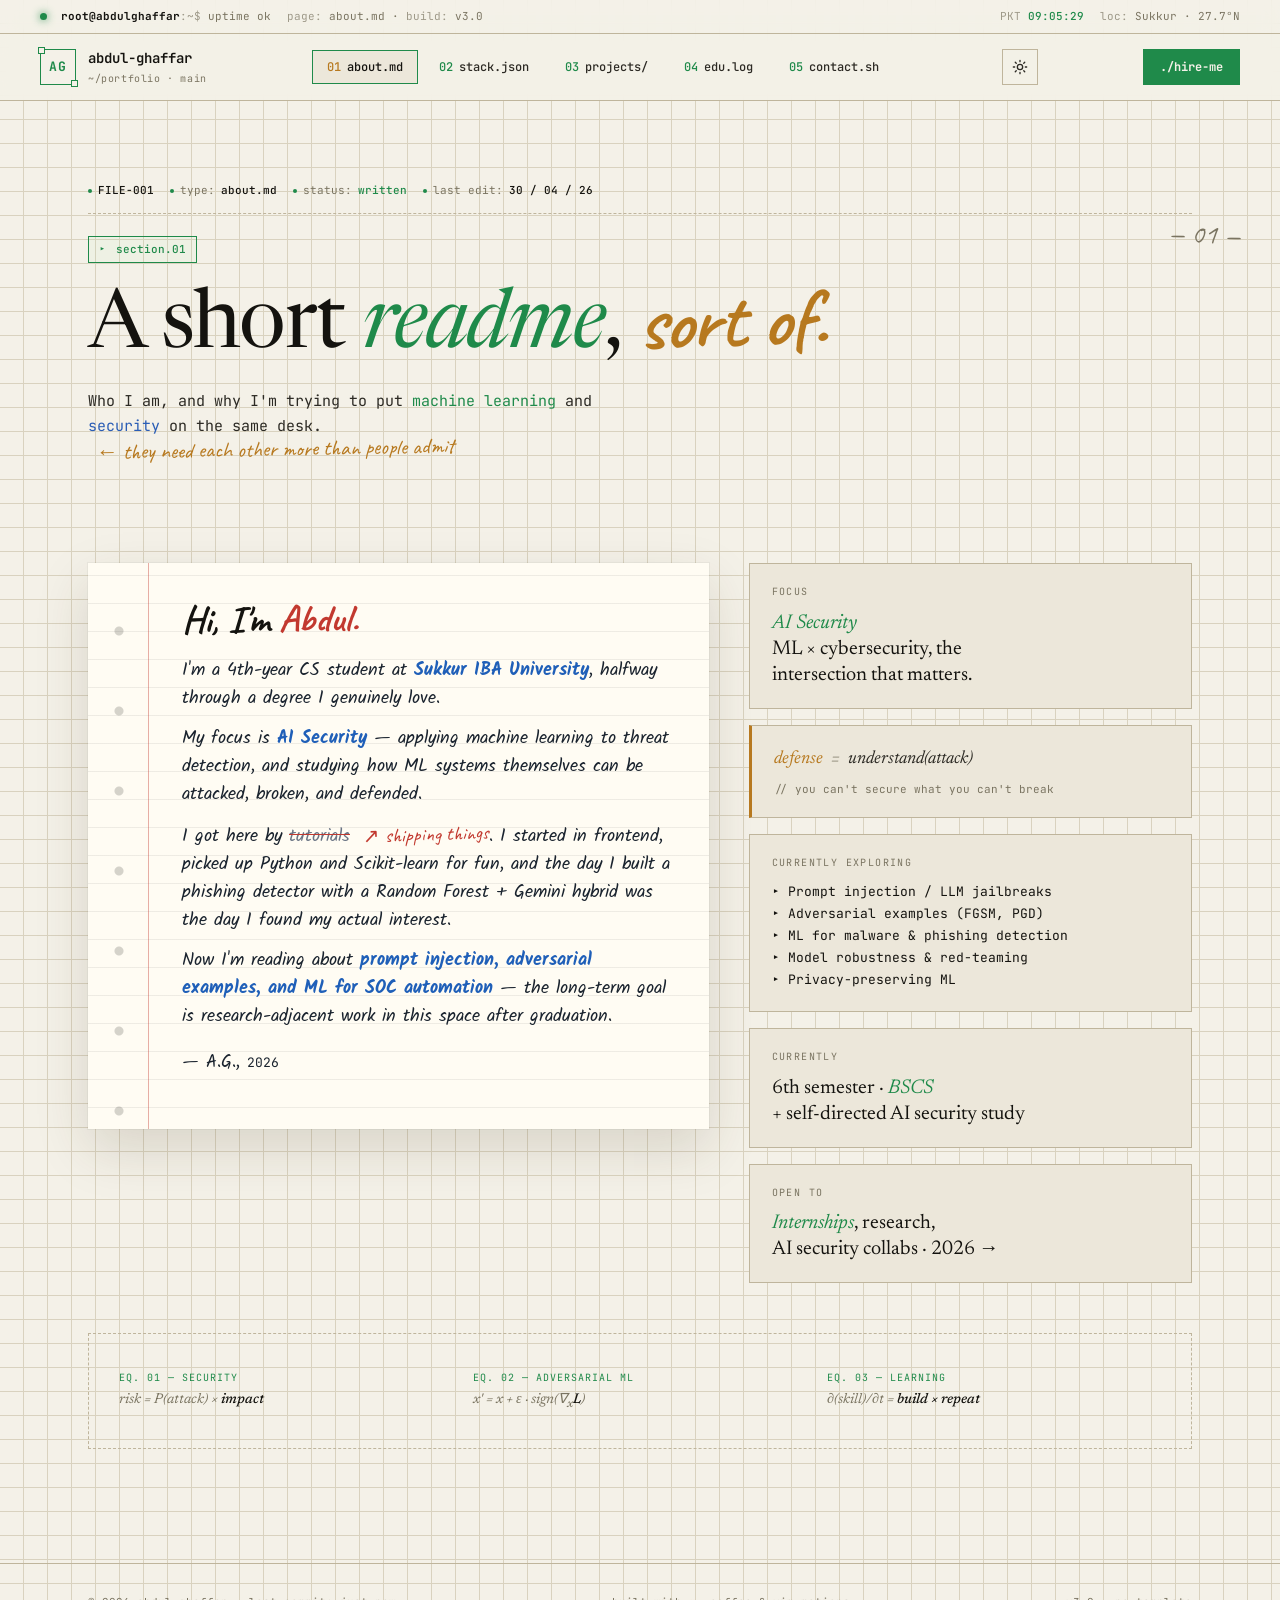
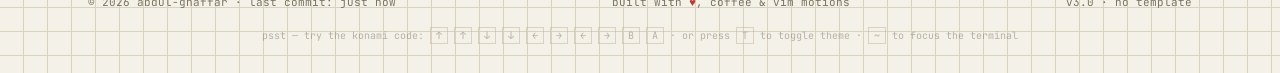
==== about.html @ 34fc0bec "complete portfoloio" ====
<!DOCTYPE html>
<html lang="en">
<head>

<meta charset="UTF-8" />
<meta name="viewport" content="width=device-width, initial-scale=1.0" />
<title>About — Abdul Ghaffar</title>
<meta name="description" content="About Abdul Ghaffar, CS student at Sukkur IBA University." />
<link rel="preconnect" href="https://fonts.googleapis.com">
<link rel="preconnect" href="https://fonts.gstatic.com" crossorigin>
<link href="https://fonts.googleapis.com/css2?family=Caveat:wght@400;500;600;700&family=Kalam:wght@300;400;700&family=JetBrains+Mono:ital,wght@0,400;0,500;0,600;0,700;1,400;1,500&family=Newsreader:ital,opsz,wght@0,6..72,400;0,6..72,500;1,6..72,400&display=swap" rel="stylesheet">
<link rel="stylesheet" href="styles.css">
<script>
  // theme init must run before paint to avoid flash
  (function () {
    try {
      var stored = localStorage.getItem('ag-theme');
      var theme = stored || (window.matchMedia && window.matchMedia('(prefers-color-scheme: light)').matches ? 'light' : 'dark');
      document.documentElement.setAttribute('data-theme', theme);
    } catch (e) {
      document.documentElement.setAttribute('data-theme', 'dark');
    }
  })();
</script>
</head>
<body class="graph">
<div class="topbar">
  <div class="wrap topbar-row">
    <div class="topbar-left">
      <span><span class="blink"></span> &nbsp;<b style="color:var(--text-bright);">root@abdulghaffar</b><span class="k">:~$</span> uptime ok</span>
      <span class="hide-sm"><span class="k">page:</span> about.md · <span class="k">build:</span> v3.0</span>
    </div>
    <div class="topbar-right">
      <span class="hide-sm"><span class="k">PKT</span> <span id="liveclock">--:--:--</span></span>
      <span><span class="k">loc:</span> Sukkur · 27.7°N</span>
    </div>
  </div>
</div>
<nav class="primary">
  <div class="wrap nav-row">
    <a href="index.html" class="logo">
      <span class="logo-mark">AG</span>
      <span>
        abdul-ghaffar
        <small>~/portfolio · main</small>
      </span>
    </a>
    <div class="nav-links" id="navlinks">
      <a href="about.html" class="active"><span class="pre">01</span>about.md</a>
      <a href="skills.html" class=""><span class="pre">02</span>stack.json</a>
      <a href="projects.html" class=""><span class="pre">03</span>projects/</a>
      <a href="education.html" class=""><span class="pre">04</span>edu.log</a>
      <a href="contact.html" class=""><span class="pre">05</span>contact.sh</a>
    </div>
    <button class="theme-toggle" aria-label="Toggle theme" title="Toggle theme (T)">
      <svg class="moon" viewBox="0 0 24 24" fill="none" stroke="currentColor" stroke-width="2" stroke-linecap="round" stroke-linejoin="round"><path d="M21 12.79A9 9 0 1 1 11.21 3 7 7 0 0 0 21 12.79z"/></svg>
      <svg class="sun" viewBox="0 0 24 24" fill="none" stroke="currentColor" stroke-width="2" stroke-linecap="round" stroke-linejoin="round"><circle cx="12" cy="12" r="4"/><path d="M12 2v2M12 20v2M4.93 4.93l1.41 1.41M17.66 17.66l1.41 1.41M2 12h2M20 12h2M4.93 19.07l1.41-1.41M17.66 6.34l1.41-1.41"/></svg>
    </button>
    <a href="contact.html" class="nav-cta">./hire-me</a>
    <button class="nav-toggle" id="navtoggle" aria-label="Menu">
      <svg width="20" height="20" viewBox="0 0 24 24" fill="none" stroke="currentColor" stroke-width="2"><line x1="3" y1="7" x2="21" y2="7"/><line x1="3" y1="17" x2="21" y2="17"/></svg>
    </button>
  </div>
</nav>

<header class="page-header">
  <div class="wrap">
    <div class="page-num">— 01 —</div>
    <div class="page-meta reveal">
      <span class="field"><b>FILE-001</b></span>
      <span class="field">type: <b>about.md</b></span>
      <span class="field">status: <b style="color:var(--phosphor);">written</b></span>
      <span class="field">last edit: <b>30 / 04 / 26</b></span>
    </div>
    <span class="page-tag reveal">section.01</span>
    <h1 class="page-title reveal">A short <em>readme</em>, <span class="hand">sort of.</span></h1>
    <p class="page-lead reveal">
      Who I am, and why I'm trying to put <span class="phosphor">machine learning</span>
      and <span class="pen-blue">security</span> on the same desk.
      <span class="marg">← they need each other more than people admit</span>
    </p>
  </div>
</header>

<section>
  <div class="wrap">
    <div class="about-grid">
      <div class="reveal">
        <div class="notebook-card">
          <div class="nb-content">
            <h3>Hi, I'm <span class="red">Abdul.</span></h3>
            <p>I'm a 4th-year CS student at <span class="blue">Sukkur IBA University</span>, halfway through a degree I genuinely love.</p>
            <p>My focus is <span class="blue">AI Security</span> — applying machine learning to threat detection, and studying how ML systems themselves can be attacked, broken, and defended.</p>
            <p>I got here by <span class="corr">tutorials</span> <span class="arrow-note">↗ shipping things</span>. I started in frontend, picked up Python and Scikit-learn for fun, and the day I built a phishing detector with a Random Forest + Gemini hybrid was the day I found my actual interest.</p>
            <p>Now I'm reading about <span class="blue">prompt injection, adversarial examples, and ML for SOC automation</span> — the long-term goal is research-adjacent work in this space after graduation.</p>
            <p style="margin-top:18px;">— A.G., <span style="font-family:var(--mono);font-size:13px;">2026</span></p>
          </div>
        </div>
      </div>

      <div class="info-stack reveal">
        <div class="info-card">
          <div class="ic-label">Focus</div>
          <div class="ic-value"><em>AI Security</em><br>ML × cybersecurity, the<br>intersection that matters.</div>
        </div>
        <div class="info-card eq">
          <span class="lhs">defense</span> <span class="op">=</span> understand(attack)<br>
          <small>// you can't secure what you can't break</small>
        </div>
        <div class="info-card">
          <div class="ic-label">Currently exploring</div>
          <div class="ic-value" style="font-family:var(--mono);font-size:13px;line-height:1.7;">
            ▸ Prompt injection / LLM jailbreaks<br>
            ▸ Adversarial examples (FGSM, PGD)<br>
            ▸ ML for malware &amp; phishing detection<br>
            ▸ Model robustness &amp; red-teaming<br>
            ▸ Privacy-preserving ML
          </div>
        </div>
        <div class="info-card">
          <div class="ic-label">Currently</div>
          <div class="ic-value">6th semester · <em>BSCS</em><br>+ self-directed AI security study</div>
        </div>
        <div class="info-card">
          <div class="ic-label">Open to</div>
          <div class="ic-value"><em>Internships</em>, research,<br>AI security collabs · 2026 →</div>
        </div>
       
      </div>
    </div>

    <div class="equations reveal">
      <div>
        <span class="eqlabel">Eq. 01 — security</span>
        risk = P(attack) × <b>impact</b>
      </div>
      <div>
        <span class="eqlabel">Eq. 02 — adversarial ml</span>
        x' = x + ε · sign(∇<sub>x</sub><b>L</b>)
      </div>
      <div>
        <span class="eqlabel">Eq. 03 — learning</span>
        ∂(skill)/∂t = <b>build × repeat</b>
      </div>
    </div>
  </div>
</section>

<footer>
  <div class="wrap">
    <div class="foot-row">
      <span>© 2026 abdul-ghaffar · last commit: just now</span>
      <span>built with <span class="heart">♥</span>, coffee &amp; vim motions</span>
      <span>v3.0 · no template</span>
    </div>
    <div class="foot-secret">
      psst — try the konami code: <kbd>↑</kbd> <kbd>↑</kbd> <kbd>↓</kbd> <kbd>↓</kbd> <kbd>←</kbd> <kbd>→</kbd> <kbd>←</kbd> <kbd>→</kbd> <kbd>B</kbd> <kbd>A</kbd> · or press <kbd>T</kbd> to toggle theme · <kbd>~</kbd> to focus the terminal
    </div>
  </div>
</footer>

<div class="toast" id="toast"><span class="x">▸</span><span id="toast-msg">hi!</span></div>
<script src="script.js"></script>
</body>
</html>
---- styles.css ----
/* ============================================================
   ABDUL GHAFFAR · Portfolio shared stylesheet
   v3.0 — multi-page · dark default · light/dark toggle
   ============================================================ */

/* ---------- THEME TOKENS ---------- */
:root,
:root[data-theme="dark"] {
  --ink: #0A0E14;
  --ink-2: #0F141C;
  --ink-3: #161D27;
  --paper: #E8E4D8;        /* warm cream for paper panels */
  --line: #1A2330;
  --line-bold: #243042;
  --phosphor: #6FE5A0;
  --amber: #F5B342;
  --pen-blue: #6BA9F5;
  --pen-red: #F26B6B;
  --muted: #5C6878;
  --text: #C9D1DC;
  --text-bright: #E8EEF5;
  --shadow-deep: 0 30px 60px rgba(0,0,0,0.55);
  --paper-shadow: 0 30px 60px rgba(0,0,0,0.55), 0 0 0 1px rgba(255,255,255,0.04);
  --grid-1: 1px solid var(--line);
  --grid-2: 1px solid var(--line-bold);
  --backdrop: rgba(10,14,20,0.92);
  --backdrop-soft: rgba(10,14,20,0.85);
}

:root[data-theme="light"] {
  --ink: #F4F1E8;          /* warm off-white */
  --ink-2: #ECE7DA;
  --ink-3: #E3DCC9;
  --paper: #FFFCF3;
  --line: #D9D2BF;
  --line-bold: #BFB59C;
  --phosphor: #1F8A4A;     /* deep green keeps the green identity */
  --amber: #B7791F;        /* warmer ochre */
  --pen-blue: #2A5DB5;
  --pen-red: #C2392F;
  --muted: #7A7461;
  --text: #2C2A24;
  --text-bright: #14130F;
  --shadow-deep: 0 30px 60px rgba(60,50,20,0.18);
  --paper-shadow: 0 20px 50px rgba(60,50,20,0.15), 0 0 0 1px rgba(0,0,0,0.04);
  --backdrop: rgba(244,241,232,0.92);
  --backdrop-soft: rgba(244,241,232,0.85);
}

:root {
  --hand: "Caveat", cursive;
  --hand2: "Kalam", cursive;
  --mono: "JetBrains Mono", ui-monospace, monospace;
  --serif: "Newsreader", Georgia, serif;
}

/* ---------- RESET ---------- */
* { box-sizing: border-box; margin: 0; padding: 0; }
html { scroll-behavior: smooth; }
body {
  background: var(--ink);
  color: var(--text);
  font-family: var(--mono);
  font-size: 14px;
  line-height: 1.55;
  -webkit-font-smoothing: antialiased;
  overflow-x: hidden;
  transition: background 0.3s ease, color 0.3s ease;
}
a { color: inherit; text-decoration: none; }
img { max-width: 100%; display: block; }
button { font-family: inherit; }

::selection { background: var(--phosphor); color: var(--ink); }
::-webkit-scrollbar { width: 10px; height: 10px; }
::-webkit-scrollbar-track { background: var(--ink); }
::-webkit-scrollbar-thumb { background: var(--line-bold); }
::-webkit-scrollbar-thumb:hover { background: var(--phosphor); }

/* ---------- LAYOUT ---------- */
.wrap {
  max-width: 1200px;
  margin: 0 auto;
  padding: 0 clamp(20px, 4vw, 48px);
  position: relative;
}

/* Graph paper applied only to non-landing pages */
body.graph {
  background-image:
    linear-gradient(var(--line) 1px, transparent 1px),
    linear-gradient(90deg, var(--line) 1px, transparent 1px),
    linear-gradient(var(--line-bold) 1px, transparent 1px),
    linear-gradient(90deg, var(--line-bold) 1px, transparent 1px);
  background-size: 24px 24px, 24px 24px, 120px 120px, 120px 120px;
  background-position: -1px -1px, -1px -1px, -1px -1px, -1px -1px;
}

/* ============================================================
   TOPBAR (only on graph pages)
   ============================================================ */
.topbar {
  border-bottom: 1px solid var(--line-bold);
  background: var(--backdrop-soft);
  backdrop-filter: blur(8px);
  -webkit-backdrop-filter: blur(8px);
  font-size: 11px;
  color: var(--muted);
  position: relative;
  z-index: 5;
}
.topbar-row {
  display: flex; justify-content: space-between; align-items: center;
  padding: 8px 0; gap: 20px; flex-wrap: wrap;
}
.topbar-left, .topbar-right { display: flex; gap: 16px; align-items: center; }
.blink {
  display: inline-block; width: 7px; height: 7px;
  background: var(--phosphor); border-radius: 50%;
  animation: blink 1.4s infinite ease-in-out;
  box-shadow: 0 0 8px var(--phosphor);
}
@keyframes blink { 0%, 100% { opacity: 1; } 50% { opacity: 0.25; } }
#liveclock { color: var(--phosphor); font-weight: 500; }
.topbar-row span.k { color: var(--muted); opacity: 0.7; }
@media (max-width: 720px) { .topbar .hide-sm { display: none; } }

/* ============================================================
   NAVBAR
   ============================================================ */
nav.primary {
  position: sticky; top: 0; z-index: 50;
  background: var(--backdrop);
  backdrop-filter: blur(10px);
  -webkit-backdrop-filter: blur(10px);
  border-bottom: 1px solid var(--line-bold);
}
.nav-row {
  display: flex; align-items: center; justify-content: space-between;
  padding: 14px 0; gap: 24px;
}
.logo {
  display: inline-flex; align-items: center; gap: 12px;
  font-family: var(--mono); font-weight: 600; font-size: 14px;
  color: var(--text-bright);
}
.logo-mark {
  width: 36px; height: 36px;
  border: 1.5px solid var(--phosphor);
  color: var(--phosphor);
  display: grid; place-items: center;
  font-family: var(--mono); font-weight: 700; font-size: 13px;
  letter-spacing: 0.04em; position: relative; background: var(--ink);
}
.logo-mark::before, .logo-mark::after {
  content: ""; position: absolute; width: 5px; height: 5px;
  border: 1.5px solid var(--phosphor); background: var(--ink);
}
.logo-mark::before { top: -3px; left: -3px; }
.logo-mark::after { bottom: -3px; right: -3px; }
.logo small {
  display: block; font-size: 10px; color: var(--muted); font-weight: 400;
  letter-spacing: 0.06em; margin-top: 1px;
}
.nav-links { display: flex; gap: 6px; font-size: 12px; align-items: center; }
.nav-links a {
  padding: 7px 14px; color: var(--text);
  border: 1px solid transparent;
  transition: all 0.15s; font-weight: 500;
}
.nav-links a .pre { color: var(--phosphor); margin-right: 6px; }
.nav-links a:hover,
.nav-links a.active {
  color: var(--text-bright);
  border-color: var(--line-bold);
  background: var(--ink-2);
}
.nav-links a.active { border-color: var(--phosphor); }
.nav-links a.active .pre { color: var(--amber); }

.theme-toggle {
  width: 36px; height: 36px;
  background: transparent;
  border: 1px solid var(--line-bold);
  color: var(--text);
  cursor: pointer;
  display: grid; place-items: center;
  transition: all 0.15s;
  margin-left: 4px;
}
.theme-toggle:hover { border-color: var(--phosphor); color: var(--phosphor); }
.theme-toggle svg { width: 16px; height: 16px; }
.theme-toggle .sun { display: none; }
.theme-toggle .moon { display: block; }
:root[data-theme="light"] .theme-toggle .sun { display: block; }
:root[data-theme="light"] .theme-toggle .moon { display: none; }

.nav-cta {
  padding: 8px 16px; background: var(--phosphor); color: var(--ink);
  font-weight: 700; font-size: 12px;
  border: 1px solid var(--phosphor); transition: all 0.15s;
}
.nav-cta:hover { background: transparent; color: var(--phosphor); }
.nav-toggle {
  display: none; background: none;
  border: 1px solid var(--line-bold);
  color: var(--text); padding: 6px 10px; cursor: pointer;
}
@media (max-width: 920px) {
  .nav-links, .nav-cta { display: none; }
  .nav-toggle { display: block; }
  .nav-links.open {
    display: flex; flex-direction: column;
    position: absolute; top: 100%; left: 0; right: 0;
    background: var(--ink); padding: 16px;
    border-bottom: 1px solid var(--line-bold); gap: 4px;
  }
}

/* ============================================================
   PAGE HEADER (used on every inner page)
   ============================================================ */
.page-header {
  padding: clamp(50px, 9vh, 100px) 0 clamp(30px, 5vh, 50px);
  position: relative;
}
.page-meta {
  font-family: var(--mono); font-size: 11px; color: var(--muted);
  margin-bottom: 22px; display: flex; flex-wrap: wrap; gap: 16px;
  border-bottom: 1px dashed var(--line-bold); padding-bottom: 14px;
}
.page-meta b { color: var(--text-bright); font-weight: 500; }
.page-meta .field { display: flex; gap: 6px; align-items: center; }
.page-meta .field::before {
  content: ""; width: 4px; height: 4px;
  background: var(--phosphor); border-radius: 50%;
}
.page-tag {
  display: inline-flex; align-items: center; gap: 10px;
  font-size: 11px; color: var(--phosphor); font-weight: 500;
  margin-bottom: 16px; padding: 4px 10px;
  border: 1px solid var(--phosphor);
  background: rgba(111, 229, 160, 0.05);
}
.page-tag::before { content: "▸"; }
.page-title {
  font-family: var(--serif); font-weight: 400;
  font-size: clamp(40px, 6.4vw, 84px); line-height: 1.02;
  letter-spacing: -0.02em; color: var(--text-bright);
  margin-bottom: 18px; position: relative;
}
.page-title em { color: var(--phosphor); font-style: italic; }
.page-title .hand {
  font-family: var(--hand); font-style: normal; font-weight: 600;
  color: var(--amber); display: inline-block; transform: rotate(-1.5deg);
}
.page-lead {
  font-family: var(--mono); font-size: 15px; line-height: 1.65;
  color: var(--text); max-width: 60ch; margin-bottom: 0;
}
.page-lead .pen-blue { color: var(--pen-blue); }
.page-lead .phosphor { color: var(--phosphor); }
.page-lead .marg {
  font-family: var(--hand); font-size: 22px; color: var(--amber);
  transform: rotate(-1deg); display: inline-block;
  line-height: 1; margin-left: 8px;
}

.page-num {
  position: absolute; top: 30px; right: 0;
  font-family: var(--hand); font-size: 28px;
  color: var(--muted); transform: rotate(2deg);
}

/* underline-hand for accents */
.underline-hand { position: relative; display: inline-block; }
.underline-hand::after {
  content: ""; position: absolute;
  left: -4px; right: -4px; bottom: -8px; height: 14px;
  background-image: url("data:image/svg+xml;utf8,<svg xmlns='http://www.w3.org/2000/svg' viewBox='0 0 200 14' preserveAspectRatio='none'><path d='M2 8 Q 50 2, 100 7 T 198 6' stroke='%23F5B342' stroke-width='2.5' fill='none' stroke-linecap='round' opacity='0.85'/></svg>");
  background-repeat: no-repeat; background-size: 100% 100%;
}

/* ============================================================
   BUTTONS
   ============================================================ */
.btn {
  padding: 11px 20px; border: 1px solid var(--line-bold);
  color: var(--text-bright); font-family: var(--mono);
  font-size: 13px; font-weight: 500; cursor: pointer;
  transition: all 0.15s; display: inline-flex; align-items: center;
  gap: 8px; background: var(--ink-2);
}
.btn:hover {
  border-color: var(--phosphor); color: var(--phosphor);
  background: var(--ink);
}
.btn.primary {
  background: var(--phosphor); color: var(--ink);
  border-color: var(--phosphor); font-weight: 700;
}
.btn.primary:hover { background: transparent; color: var(--phosphor); }
.btn .key {
  font-size: 10px; padding: 2px 5px;
  border: 1px solid currentColor; opacity: 0.7;
}

/* ============================================================
   TERMINAL
   ============================================================ */
.terminal {
  background: var(--ink-2); border: 1px solid var(--line-bold);
  font-family: var(--mono); font-size: 13px;
  box-shadow: 0 20px 50px rgba(0,0,0,0.5),
              0 0 0 1px rgba(111, 229, 160, 0.05);
  position: relative; overflow: hidden;
}
.term-bar {
  display: flex; align-items: center; gap: 8px;
  padding: 9px 12px; border-bottom: 1px solid var(--line-bold);
  background: var(--ink-3);
}
.term-dot {
  width: 11px; height: 11px; border-radius: 50%;
  background: var(--line-bold); border: 1px solid var(--line-bold);
}
.term-dot:nth-child(1) { background: #FF5F57; border-color: #E84038; }
.term-dot:nth-child(2) { background: #FEBC2E; border-color: #DA9F1F; }
.term-dot:nth-child(3) { background: #28C840; border-color: #19A630; }
.term-title { margin-left: auto; font-size: 11px; color: var(--muted); }

.term-body {
  padding: 16px 18px 14px;
  min-height: 280px; max-height: 420px; overflow-y: auto;
  color: var(--text); line-height: 1.65;
}
.term-line { white-space: pre-wrap; word-break: break-word; }
.term-line .prompt { color: var(--phosphor); font-weight: 600; }
.term-line .user { color: var(--pen-blue); }
.term-line .at { color: var(--muted); }
.term-line .host { color: var(--amber); }
.term-line .path { color: var(--text-bright); }
.term-line .out { color: var(--text); }
.term-line .err { color: var(--pen-red); }
.term-line .ok { color: var(--phosphor); }
.term-line .dim { color: var(--muted); }
.term-line .key { color: var(--amber); }
.term-input-row { display: flex; align-items: baseline; gap: 4px; }
.term-input {
  background: transparent; border: 0; outline: 0;
  color: var(--text-bright); font: inherit; flex: 1;
  caret-color: transparent;
}
.fake-cursor {
  display: inline-block; width: 8px; height: 1em;
  background: var(--phosphor); vertical-align: text-bottom;
  animation: caret 1s infinite steps(2);
}
@keyframes caret { 50% { opacity: 0; } }

/* ============================================================
   NOTEBOOK PAPER CARD (cream paper effect)
   ============================================================ */
.notebook-card {
  background: var(--paper); color: #14130F;
  padding: 36px 38px 40px;
  position: relative;
  box-shadow: var(--paper-shadow);
  background-image: linear-gradient(rgba(20,19,15,0.07) 1px, transparent 1px);
  background-size: 100% 28px;
  background-position: 0 12px;
}
.notebook-card::before {
  /* margin line in red pen */
  content: ""; position: absolute;
  top: 0; bottom: 0; left: 60px; width: 1px;
  background: rgba(194, 57, 47, 0.4);
}
.notebook-card::after {
  /* binding holes */
  content: ""; position: absolute;
  top: 0; bottom: 0; left: 24px; width: 14px;
  background-image: radial-gradient(circle at center, rgba(20,19,15,0.18) 0 4px, transparent 5px);
  background-size: 14px 80px; background-repeat: repeat-y;
  background-position: center 28px;
}
.notebook-card .nb-content { padding-left: 56px; }
.notebook-card h3 {
  font-family: var(--hand); font-size: 38px; font-weight: 700;
  line-height: 1; margin-bottom: 20px; color: #14130F;
  transform: rotate(-0.5deg);
}
.notebook-card h3 .red { color: #C2392F; }
.notebook-card p {
  font-family: var(--hand2); font-weight: 400; font-size: 18px;
  line-height: 28px; margin-bottom: 12px; color: #1a232e;
}
.notebook-card p .blue { color: #1f5fb8; font-weight: 700; }
.notebook-card p .corr {
  text-decoration: line-through;
  text-decoration-color: #C2392F; color: #6a7484;
}
.notebook-card .arrow-note {
  font-family: var(--hand); font-size: 20px; color: #C2392F;
  margin-left: 6px; transform: rotate(-2deg); display: inline-block;
}

/* generic info card (dark) */
.info-card {
  border: 1px solid var(--line-bold);
  background: var(--ink-2); padding: 20px 22px;
  position: relative;
}
.info-card .ic-label {
  font-size: 10px; color: var(--muted);
  text-transform: uppercase; letter-spacing: 0.14em;
  margin-bottom: 10px;
}
.info-card .ic-value {
  font-family: var(--serif); font-size: 20px;
  color: var(--text-bright); line-height: 1.3;
}
.info-card .ic-value em { color: var(--phosphor); font-style: italic; }
.info-card.eq {
  font-family: var(--serif); font-style: italic; font-size: 18px;
  color: var(--text); line-height: 1.5;
  border-left: 3px solid var(--amber);
}
.info-card.eq .lhs { color: var(--amber); }
.info-card.eq .op { color: var(--muted); padding: 0 4px; }
.info-card.eq small {
  display: block; font-family: var(--mono); font-size: 11px;
  color: var(--muted); margin-top: 8px; font-style: normal;
}
.info-stack { display: flex; flex-direction: column; gap: 16px; }

/* ============================================================
   FOOTER
   ============================================================ */
footer {
  border-top: 1px solid var(--line-bold);
  padding: 30px 0; font-family: var(--mono);
  font-size: 11px; color: var(--muted); margin-top: 60px;
}
.foot-row {
  display: flex; justify-content: space-between; align-items: center;
  flex-wrap: wrap; gap: 16px;
}
.foot-row .heart { color: var(--pen-red); }
.foot-secret {
  margin-top: 16px; text-align: center;
  font-size: 10px; color: var(--muted); opacity: 0.5;
}
.foot-secret kbd {
  padding: 1px 5px; border: 1px solid var(--line-bold);
  font-family: var(--mono); font-size: 10px; color: var(--muted);
}

/* ============================================================
   REVEAL ANIMATION
   ============================================================ */
.reveal {
  opacity: 0; transform: translateY(20px);
  transition: opacity 0.8s ease, transform 0.8s cubic-bezier(.2,.8,.2,1);
}
.reveal.in { opacity: 1; transform: none; }

/* ============================================================
   MATRIX OVERLAY (easter egg)
   ============================================================ */
.matrix-overlay {
  position: fixed; inset: 0; background: var(--ink);
  z-index: 999; display: none; overflow: hidden; cursor: pointer;
}
.matrix-overlay canvas { width: 100%; height: 100%; display: block; }
.matrix-hint {
  position: absolute; bottom: 30px; left: 50%;
  transform: translateX(-50%); color: var(--phosphor);
  font-family: var(--mono); font-size: 12px;
  background: rgba(10,14,20,0.9); padding: 8px 16px;
  border: 1px solid var(--phosphor); z-index: 2;
}

/* ============================================================
   TOAST
   ============================================================ */
.toast {
  position: fixed; bottom: 24px; right: 24px;
  background: var(--ink-2); border: 1px solid var(--phosphor);
  color: var(--phosphor); padding: 12px 18px;
  font-family: var(--mono); font-size: 13px; z-index: 100;
  transform: translateY(100px); opacity: 0;
  transition: all 0.3s; box-shadow: 0 10px 30px rgba(0,0,0,0.5);
}
.toast.show { transform: translateY(0); opacity: 1; }
.toast .x { color: var(--phosphor); margin-right: 6px; }

/* ============================================================
   LANDING PAGE (index.html) — minimal centered Qasim-style
   ============================================================ */
body.landing {
  min-height: 100vh;
  display: flex; flex-direction: column;
}
.landing-nav {
  display: flex; justify-content: space-between; align-items: center;
  padding: 28px clamp(24px, 5vw, 64px);
}
.landing-name {
  font-family: var(--serif); font-weight: 600;
  font-size: 19px; color: var(--text-bright);
  letter-spacing: -0.01em;
  display: inline-flex; align-items: center; gap: 12px;
}
.landing-name .theme-toggle {
  width: 22px; height: 22px;
  border: none;
  margin-left: 4px;
  color: var(--muted);
  background: transparent;
}
.landing-name .theme-toggle:hover { color: var(--amber); border: none; }
.landing-name .theme-toggle svg { width: 18px; height: 18px; }

.landing-nav-links {
  display: flex; gap: clamp(16px, 3vw, 36px);
  font-family: var(--mono); font-size: 14px;
  color: var(--text);
}
.landing-nav-links a {
  position: relative; padding: 4px 0;
  transition: color 0.2s;
}
.landing-nav-links a::after {
  content: ""; position: absolute;
  left: 0; right: 0; bottom: 0;
  height: 1px; background: var(--phosphor);
  transform: scaleX(0); transform-origin: left;
  transition: transform 0.3s ease;
}
.landing-nav-links a:hover { color: var(--text-bright); }
.landing-nav-links a:hover::after { transform: scaleX(1); }

@media (max-width: 720px) {
  .landing-nav-links { gap: 14px; font-size: 12px; }
}

.landing-main {
  flex: 1; display: flex; align-items: center; justify-content: center;
  padding: 30px 24px 60px;
}
.landing-card {
  text-align: center;
  max-width: 600px;
  width: 100%;
  display: flex; flex-direction: column; align-items: center;
}
.landing-portrait {
  width: 140px; height: 140px;
  border-radius: 50%;
  background: var(--ink-2);
  border: 2px solid var(--line-bold);
  display: grid; place-items: center;
  font-family: var(--serif); font-style: italic;
  font-weight: 400; font-size: 56px;
  color: var(--phosphor);
  letter-spacing: -0.04em;
  margin-bottom: 28px;
  position: relative;
  overflow: hidden;
  transition: transform 0.4s cubic-bezier(.2,.9,.3,1.4),
              border-color 0.3s;
}
.landing-portrait::before {
  /* corner brackets like the logo */
  content: ""; position: absolute;
  width: 16px; height: 16px;
  border-top: 2px solid var(--phosphor);
  border-left: 2px solid var(--phosphor);
  top: 8px; left: 8px;
  opacity: 0;
  transition: opacity 0.3s, transform 0.3s;
}
.landing-portrait::after {
  content: ""; position: absolute;
  width: 16px; height: 16px;
  border-bottom: 2px solid var(--phosphor);
  border-right: 2px solid var(--phosphor);
  bottom: 8px; right: 8px;
  opacity: 0;
  transition: opacity 0.3s, transform 0.3s;
}
.landing-portrait:hover {
  transform: scale(1.04);
  border-color: var(--phosphor);
}
.landing-portrait:hover::before,
.landing-portrait:hover::after {
  opacity: 1;
}
.landing-portrait img {
  width: 100%; height: 100%; object-fit: cover;
}

.landing-title {
  font-family: var(--serif); font-weight: 600;
  font-size: clamp(36px, 6vw, 56px);
  line-height: 1.05; letter-spacing: -0.025em;
  color: var(--text-bright);
  margin-bottom: 14px;
}
.landing-title .handle {
  color: var(--muted); font-weight: 400; font-style: italic;
  font-size: 0.85em;
}
.landing-tagline {
  font-family: var(--mono); font-size: 15px;
  color: var(--text); margin-bottom: 32px;
  letter-spacing: 0.01em;
}
.landing-tagline .sep { color: var(--muted); margin: 0 8px; opacity: 0.6; }

.landing-socials {
  display: flex; gap: 28px; align-items: center;
  margin-bottom: 44px;
}
.landing-socials a {
  width: 36px; height: 36px;
  display: grid; place-items: center;
  color: var(--text);
  transition: color 0.2s, transform 0.2s;
  border: 1px solid transparent;
}
.landing-socials a:hover {
  color: var(--phosphor);
  transform: translateY(-2px);
}
.landing-socials svg { width: 22px; height: 22px; }

.landing-cta-grid {
  display: grid;
  grid-template-columns: repeat(2, minmax(140px, 180px));
  gap: 14px;
  width: 100%;
  max-width: 400px;
}
.landing-btn {
  padding: 14px 24px;
  background: var(--ink-2);
  border: 1px solid var(--line-bold);
  color: var(--text-bright);
  font-family: var(--mono);
  font-size: 14px; font-weight: 500;
  text-align: center;
  transition: all 0.2s;
  cursor: pointer;
  position: relative;
  overflow: hidden;
}
.landing-btn::before {
  content: ""; position: absolute;
  top: 0; left: 0; width: 0; height: 100%;
  background: var(--phosphor); opacity: 0.08;
  transition: width 0.3s ease;
}
.landing-btn:hover {
  border-color: var(--phosphor);
  color: var(--phosphor);
  transform: translateY(-1px);
}
.landing-btn:hover::before { width: 100%; }

.landing-foot {
  text-align: center;
  padding: 24px;
  font-family: var(--mono);
  font-size: 11px;
  color: var(--muted);
  border-top: 1px solid var(--line-bold);
}
.landing-foot .blink-dot {
  display: inline-block; width: 6px; height: 6px;
  background: var(--phosphor); border-radius: 50%;
  margin-right: 8px;
  animation: blink 1.4s infinite ease-in-out;
  box-shadow: 0 0 6px var(--phosphor);
}

/* ============================================================
   SECTION HELPERS (used inside content pages)
   ============================================================ */
section { padding: clamp(40px, 6vh, 80px) 0; position: relative; }

/* simple equation strip */
.equations {
  margin-top: 50px; padding: 30px;
  border: 1px dashed var(--line-bold);
  display: grid; grid-template-columns: repeat(3, 1fr); gap: 20px;
  font-family: var(--serif); font-style: italic;
  color: var(--muted); font-size: 14px;
}
@media (max-width: 720px) { .equations { grid-template-columns: 1fr; } }
.equations div { padding: 6px 0; }
.equations .eqlabel {
  display: block; font-family: var(--mono); font-style: normal;
  font-size: 10px; color: var(--phosphor); margin-bottom: 4px;
  letter-spacing: 0.1em; text-transform: uppercase;
}
.equations b { color: var(--text-bright); font-weight: 500; }

/* ----- ABOUT page specific ----- */
.about-grid {
  display: grid; grid-template-columns: 1.4fr 1fr;
  gap: 40px; align-items: start;
}
@media (max-width: 880px) { .about-grid { grid-template-columns: 1fr; } }

/* ----- SKILLS ----- */
.skills-board {
  border: 1px solid var(--line-bold);
  background: var(--ink-2); padding: 30px; position: relative;
}
.skills-board::before {
  content: "// stack.config.js";
  position: absolute; top: -10px; left: 20px;
  background: var(--ink); padding: 0 10px;
  font-size: 11px; color: var(--muted);
}
.skills-grid {
  display: grid; grid-template-columns: repeat(3, 1fr); gap: 24px;
}
@media (max-width: 880px) { .skills-grid { grid-template-columns: 1fr; } }
.skill-block { padding: 6px 0; }
.skill-block h4 {
  font-family: var(--mono); font-size: 13px; color: var(--phosphor);
  margin-bottom: 14px; padding-bottom: 10px;
  border-bottom: 1px dashed var(--line-bold);
  display: flex; justify-content: space-between; align-items: center;
}
.skill-block h4 .count { color: var(--muted); font-size: 11px; font-weight: 400; }
.skill-block ul { list-style: none; }
.skill-block li {
  font-size: 13px; padding: 6px 0; color: var(--text);
  display: flex; align-items: center; gap: 10px;
  transition: color 0.15s, transform 0.15s;
}
.skill-block li:hover { color: var(--phosphor); transform: translateX(3px); }
.skill-block li::before { content: "▪"; color: var(--amber); font-size: 12px; }
.skill-block li .lvl {
  margin-left: auto; font-family: var(--mono); font-size: 10px;
  color: var(--muted); border: 1px solid var(--line-bold); padding: 1px 6px;
}

/* ----- PROJECTS ----- */
.projects {
  display: grid; grid-template-columns: 1fr 1fr; gap: 24px;
}
@media (max-width: 880px) { .projects { grid-template-columns: 1fr; } }
.proj-card {
  border: 1px solid var(--line-bold);
  background: var(--ink-2); padding: 26px 28px 24px;
  transition: all 0.2s; position: relative; cursor: pointer;
  display: block; color: inherit;
}
.proj-card:hover {
  border-color: var(--phosphor); background: var(--ink-3);
  transform: translateY(-2px);
}
.proj-card::before {
  content: ""; position: absolute; top: 0; left: 0;
  width: 0; height: 2px; background: var(--phosphor);
  transition: width 0.4s ease;
}
.proj-card:hover::before { width: 100%; }
.proj-head {
  display: flex; justify-content: space-between; align-items: baseline;
  gap: 16px; margin-bottom: 16px;
}
.proj-num { font-family: var(--mono); font-size: 12px; color: var(--muted); }
.proj-num .green { color: var(--phosphor); }
.proj-year { font-family: var(--mono); font-size: 11px; color: var(--amber); }
.proj-title {
  font-family: var(--serif); font-size: 24px; font-weight: 500;
  color: var(--text-bright); line-height: 1.15;
  margin-bottom: 4px; letter-spacing: -0.01em;
}
.proj-title em { color: var(--phosphor); font-style: italic; }
.proj-tag {
  font-family: var(--mono); font-size: 11px; color: var(--muted);
  margin-bottom: 16px; padding-bottom: 14px;
  border-bottom: 1px dashed var(--line-bold);
}
.proj-desc {
  font-family: var(--mono); font-size: 13px; line-height: 1.6;
  color: var(--text); margin-bottom: 18px;
}
.proj-desc .com { color: var(--muted); }
.proj-stack { display: flex; flex-wrap: wrap; gap: 6px; margin-bottom: 14px; }
.proj-stack span {
  font-family: var(--mono); font-size: 10px; color: var(--phosphor);
  border: 1px solid var(--line-bold); padding: 3px 8px; background: var(--ink);
}
.proj-link {
  font-family: var(--mono); font-size: 12px; color: var(--phosphor);
  display: inline-flex; align-items: center; gap: 6px;
}
.proj-card:hover .proj-link .arrow { transform: translateX(4px); }
.proj-link .arrow { transition: transform 0.2s; display: inline-block; }
.proj-handnote {
  position: absolute; top: -12px; right: 14px;
  font-family: var(--hand); font-size: 18px; color: var(--amber);
  transform: rotate(-4deg); background: var(--ink); padding: 0 6px;
  pointer-events: none;
}
.proj-handnote.red { color: var(--pen-red); }

/* ----- EDUCATION ----- */
.edu-paper {
  background: var(--paper); color: #14130F;
  padding: clamp(34px, 4vw, 56px); position: relative;
  box-shadow: var(--paper-shadow); overflow: hidden;
}
.edu-paper::before {
  content: ""; position: absolute;
  top: 30px; right: 50px; width: 90px; height: 90px;
  border-radius: 50%;
  border: 4px solid rgba(120, 70, 30, 0.18);
  background: rgba(120, 70, 30, 0.06);
  pointer-events: none;
}
.edu-stamp {
  position: absolute; top: 24px; right: 160px;
  border: 3px solid #C2392F; color: #C2392F;
  padding: 6px 14px; font-family: var(--hand);
  font-weight: 700; font-size: 22px;
  transform: rotate(-6deg); text-transform: uppercase;
  letter-spacing: 0.04em;
  background: rgba(194, 57, 47, 0.04); pointer-events: none;
}
@media (max-width: 720px) {
  .edu-stamp { right: 24px; top: 60px; font-size: 16px; padding: 4px 10px; }
}
.edu-grid {
  display: grid; grid-template-columns: 1fr 1.3fr;
  gap: 40px; position: relative;
}
@media (max-width: 880px) { .edu-grid { grid-template-columns: 1fr; } }
.edu-school {
  font-family: var(--hand); font-weight: 700;
  font-size: clamp(40px, 6vw, 72px); line-height: 0.92;
  color: #14130F; margin-bottom: 16px; letter-spacing: -0.01em;
}
.edu-school .red { color: #C2392F; }
.edu-program {
  font-family: var(--mono); font-size: 12px;
  color: #5a6573; margin-bottom: 8px; letter-spacing: 0.06em;
}
.edu-dates {
  font-family: var(--hand); font-size: 26px; color: #14130F;
  margin-bottom: 6px; transform: rotate(-1deg); display: inline-block;
}
.edu-dates .arrow { color: #C2392F; margin: 0 4px; }
.edu-loc { font-family: var(--mono); font-size: 11px; color: #5a6573; margin-bottom: 28px; }
.edu-detail p {
  font-family: var(--hand2); font-weight: 400; font-size: 17px;
  line-height: 1.6; margin-bottom: 14px; color: #1a232e;
}
.edu-detail p strong { font-weight: 700; color: #14130F; }
.edu-detail p .blue { color: #1f5fb8; font-weight: 700; }
.edu-courses {
  display: flex; flex-wrap: wrap; gap: 6px; margin-top: 22px;
  padding-top: 18px; border-top: 1px dashed rgba(20,19,15,0.2);
}
.edu-courses span {
  font-family: var(--mono); font-size: 11px;
  padding: 4px 10px; border: 1px solid rgba(20,19,15,0.4);
  color: #14130F; background: rgba(255,255,255,0.4);
}
.edu-courses span:nth-child(odd) { transform: rotate(-0.6deg); }
.edu-courses span:nth-child(even) { transform: rotate(0.4deg); }

/* ----- CONTACT ----- */
.contact-block {
  text-align: left; border: 1px solid var(--line-bold);
  padding: clamp(32px, 5vw, 64px); background: var(--ink-2);
  position: relative; overflow: hidden;
}
.contact-block::after {
  content: "$_"; position: absolute;
  bottom: 14px; right: 24px;
  font-family: var(--mono); font-size: 80px;
  color: var(--ink-3); pointer-events: none; line-height: 0.8;
}
.contact-grid {
  display: grid; grid-template-columns: 1.3fr 1fr;
  gap: 50px; align-items: end; position: relative; z-index: 2;
}
@media (max-width: 880px) { .contact-grid { grid-template-columns: 1fr; } }
.contact-title {
  font-family: var(--serif); font-weight: 400;
  font-size: clamp(32px, 5vw, 56px); line-height: 1;
  letter-spacing: -0.025em; color: var(--text-bright); margin-bottom: 18px;
}
.contact-title em { color: var(--phosphor); font-style: italic; }
.contact-title .hand {
  font-family: var(--hand); color: var(--amber);
  display: inline-block; transform: rotate(-1deg); font-style: normal;
}
.contact-lead {
  font-family: var(--mono); font-size: 14px; color: var(--text);
  margin-bottom: 28px; max-width: 50ch;
}
.contact-email-big {
  display: inline-block; font-family: var(--mono);
  font-size: clamp(16px, 2vw, 22px); color: var(--phosphor);
  border-bottom: 1px solid var(--phosphor); padding-bottom: 4px;
  transition: color 0.15s, border-color 0.15s;
}
.contact-email-big:hover { color: var(--amber); border-color: var(--amber); }

.channels { display: flex; flex-direction: column; gap: 14px; }
.channel-row {
  display: flex; justify-content: space-between; align-items: baseline;
  padding: 14px 0; border-bottom: 1px dashed var(--line-bold);
  font-family: var(--mono); font-size: 13px;
}
.channel-row:first-child { border-top: 1px dashed var(--line-bold); }
.channel-row .lbl {
  font-size: 10px; color: var(--muted);
  text-transform: uppercase; letter-spacing: 0.14em;
}
.channel-row a { color: var(--text-bright); transition: color 0.15s; }
.channel-row a:hover { color: var(--phosphor); }
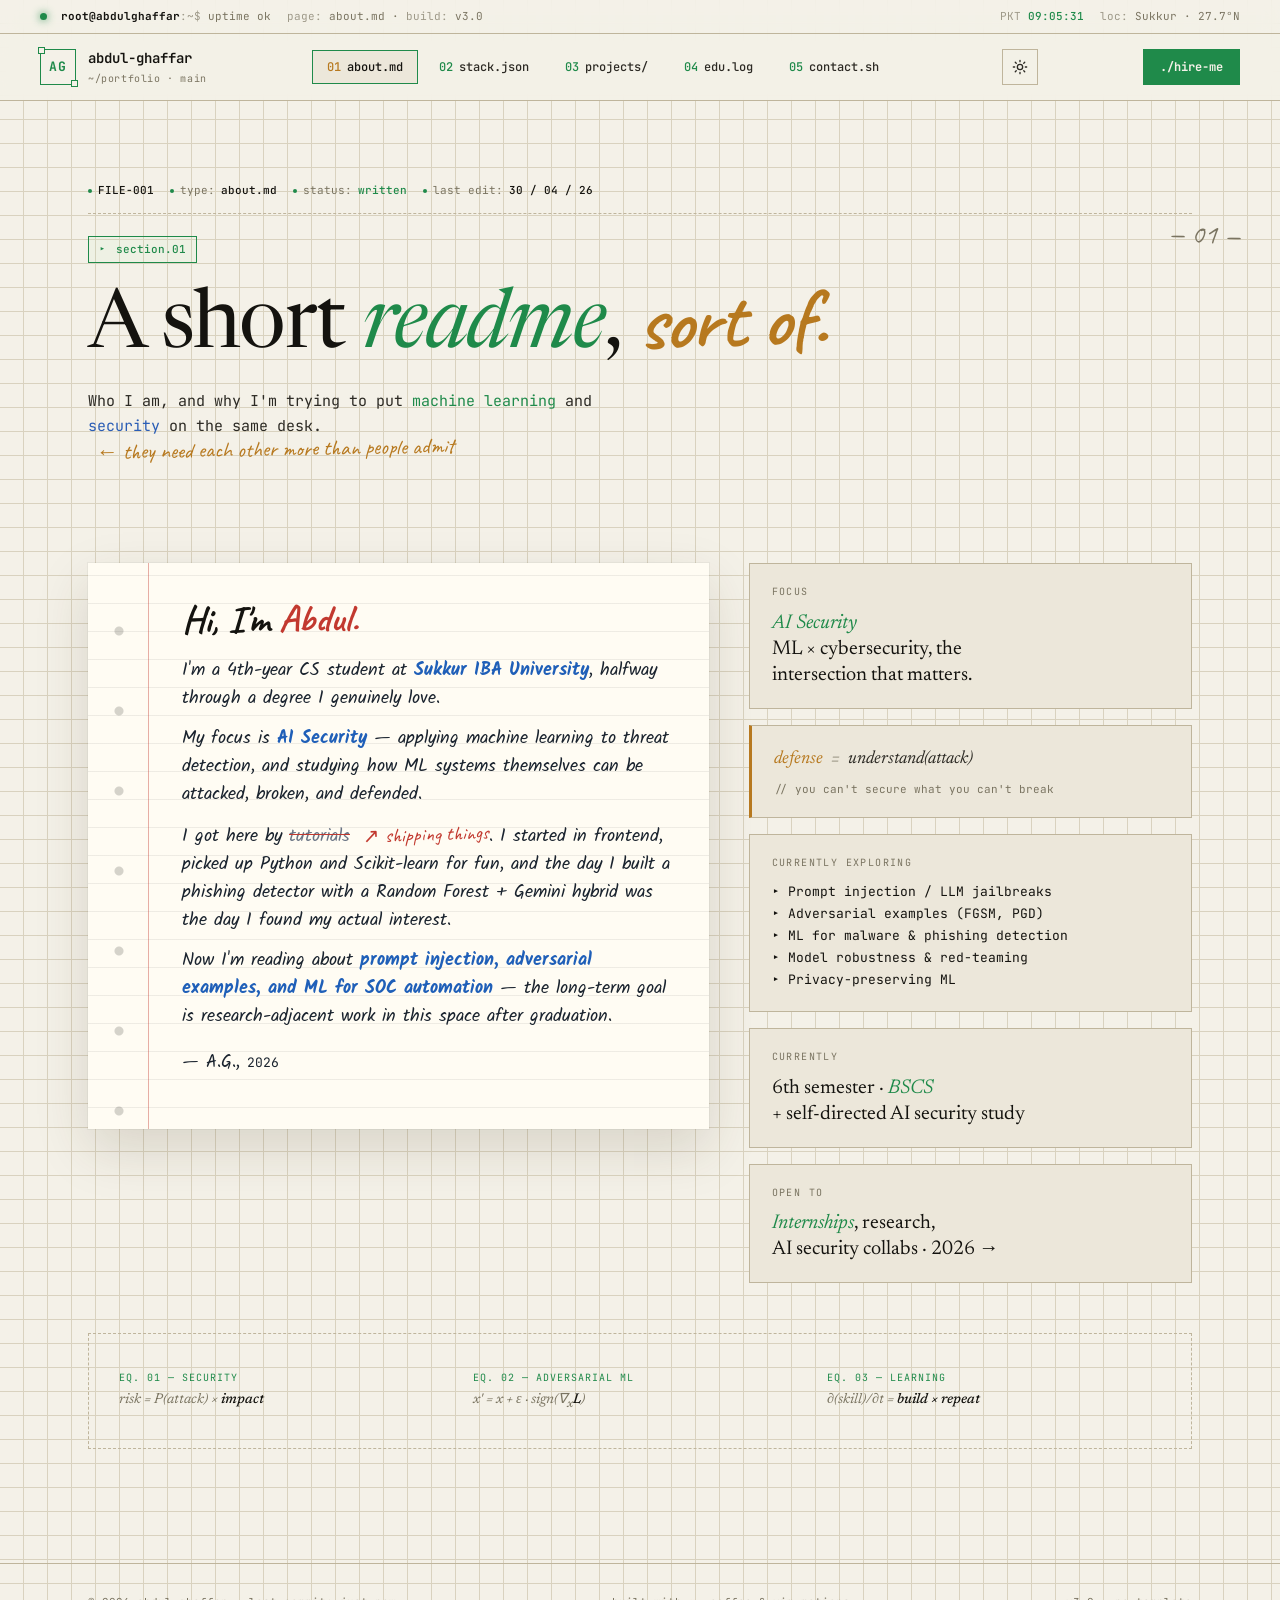
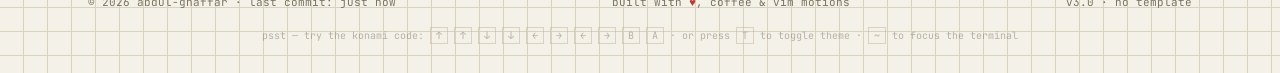
==== commit 4b4f4447: "added Fav icon" ====
--- a/about.html
+++ b/about.html
@@ -6,6 +6,7 @@
 <meta name="viewport" content="width=device-width, initial-scale=1.0" />
 <title>About — Abdul Ghaffar</title>
 <meta name="description" content="About Abdul Ghaffar, CS student at Sukkur IBA University." />
+<link rel="icon" href="favicon.svg" type="image/svg+xml" />
 <link rel="preconnect" href="https://fonts.googleapis.com">
 <link rel="preconnect" href="https://fonts.gstatic.com" crossorigin>
 <link href="https://fonts.googleapis.com/css2?family=Caveat:wght@400;500;600;700&family=Kalam:wght@300;400;700&family=JetBrains+Mono:ital,wght@0,400;0,500;0,600;0,700;1,400;1,500&family=Newsreader:ital,opsz,wght@0,6..72,400;0,6..72,500;1,6..72,400&display=swap" rel="stylesheet">
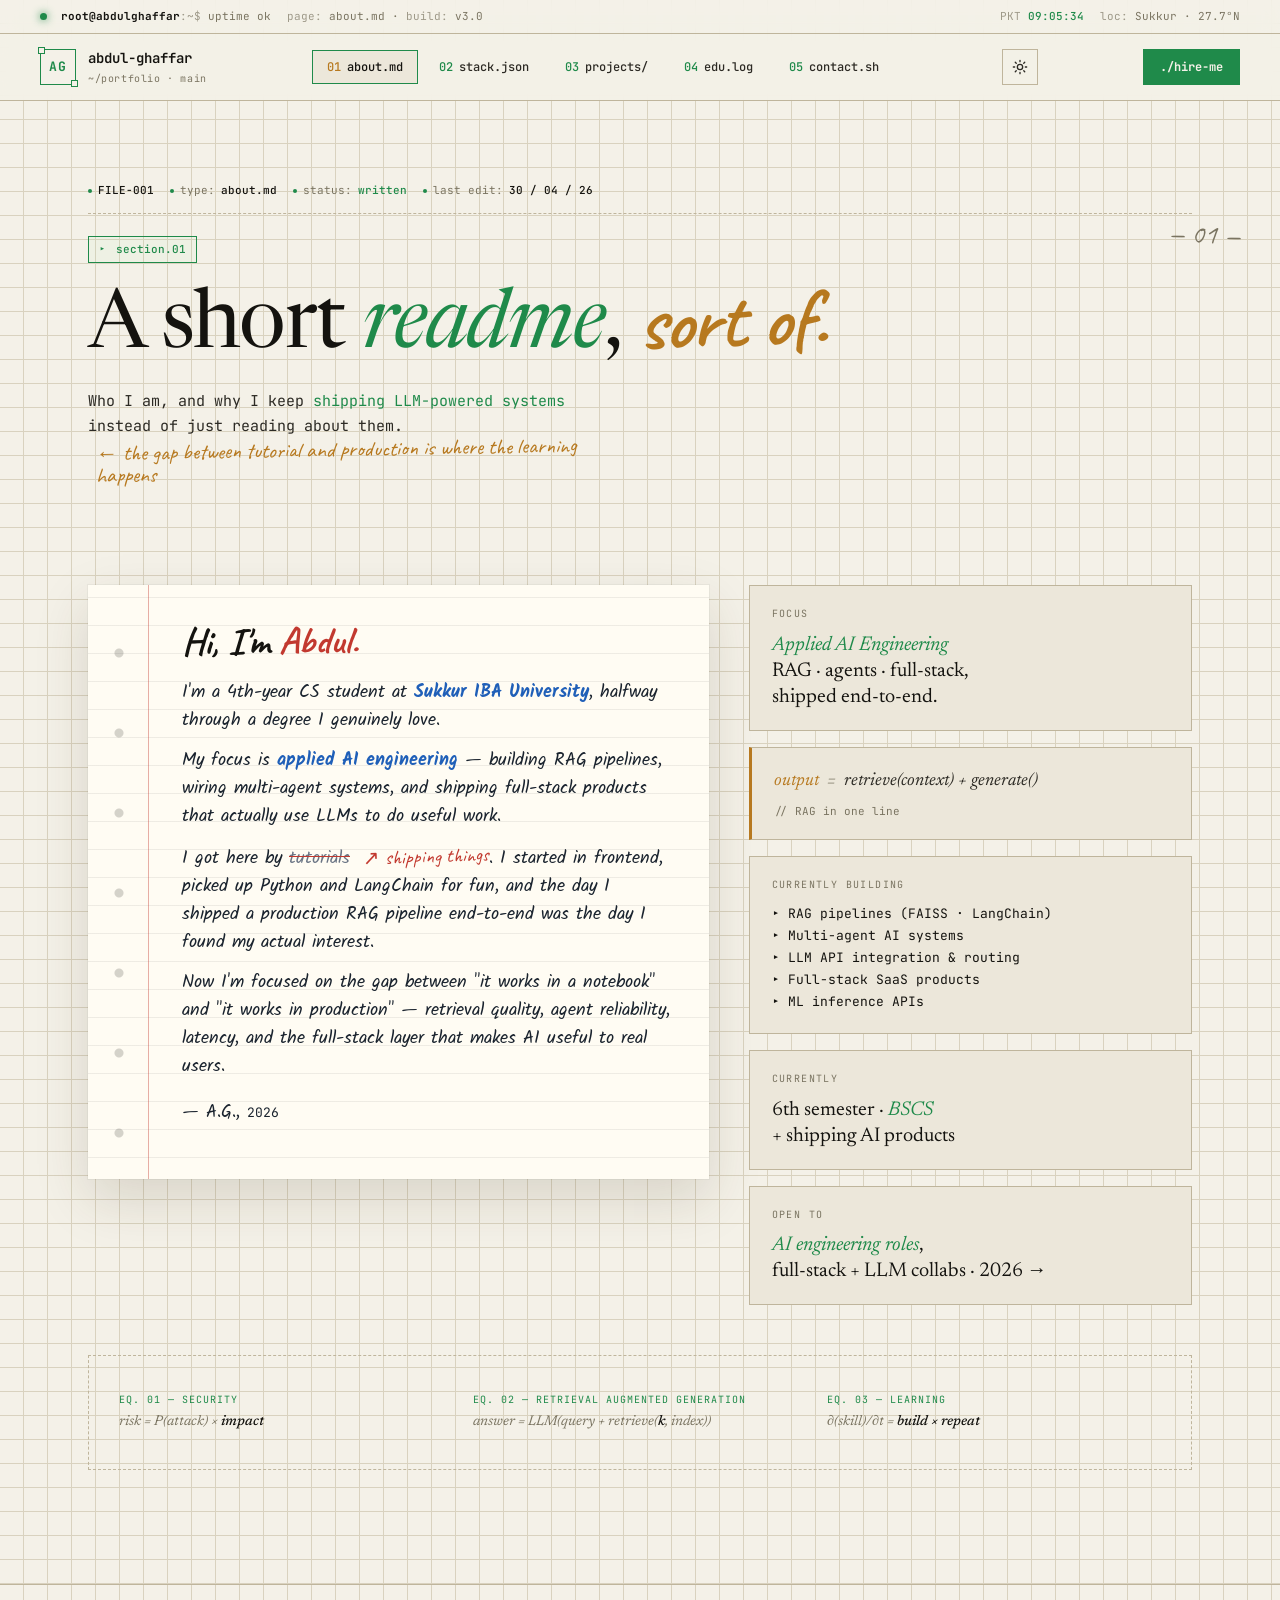
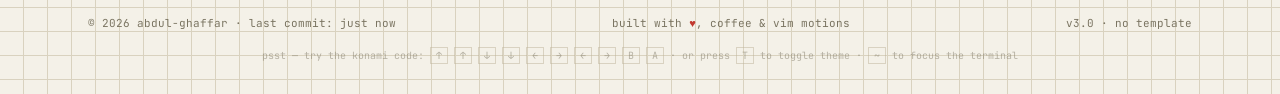
==== commit 8586afdf: "reposition brand from AI Security to Applied AI Engineer - update title and meta description on inde" ====
--- a/about.html
+++ b/about.html
@@ -76,9 +76,9 @@
     <span class="page-tag reveal">section.01</span>
     <h1 class="page-title reveal">A short <em>readme</em>, <span class="hand">sort of.</span></h1>
     <p class="page-lead reveal">
-      Who I am, and why I'm trying to put <span class="phosphor">machine learning</span>
-      and <span class="pen-blue">security</span> on the same desk.
-      <span class="marg">← they need each other more than people admit</span>
+      Who I am, and why I keep <span class="phosphor">shipping LLM-powered systems</span>
+      instead of just reading about them.
+      <span class="marg">← the gap between tutorial and production is where the learning happens</span>
     </p>
   </div>
 </header>
@@ -91,9 +91,9 @@
           <div class="nb-content">
             <h3>Hi, I'm <span class="red">Abdul.</span></h3>
             <p>I'm a 4th-year CS student at <span class="blue">Sukkur IBA University</span>, halfway through a degree I genuinely love.</p>
-            <p>My focus is <span class="blue">AI Security</span> — applying machine learning to threat detection, and studying how ML systems themselves can be attacked, broken, and defended.</p>
-            <p>I got here by <span class="corr">tutorials</span> <span class="arrow-note">↗ shipping things</span>. I started in frontend, picked up Python and Scikit-learn for fun, and the day I built a phishing detector with a Random Forest + Gemini hybrid was the day I found my actual interest.</p>
-            <p>Now I'm reading about <span class="blue">prompt injection, adversarial examples, and ML for SOC automation</span> — the long-term goal is research-adjacent work in this space after graduation.</p>
+            <p>My focus is <span class="blue">applied AI engineering</span> — building RAG pipelines, wiring multi-agent systems, and shipping full-stack products that actually use LLMs to do useful work.</p>
+            <p>I got here by <span class="corr">tutorials</span> <span class="arrow-note">↗ shipping things</span>. I started in frontend, picked up Python and LangChain for fun, and the day I shipped a production RAG pipeline end-to-end was the day I found my actual interest.</p>
+            <p>Now I'm focused on the gap between "it works in a notebook" and "it works in production" — retrieval quality, agent reliability, latency, and the full-stack layer that makes AI useful to real users.</p>
             <p style="margin-top:18px;">— A.G., <span style="font-family:var(--mono);font-size:13px;">2026</span></p>
           </div>
         </div>
@@ -102,29 +102,29 @@
       <div class="info-stack reveal">
         <div class="info-card">
           <div class="ic-label">Focus</div>
-          <div class="ic-value"><em>AI Security</em><br>ML × cybersecurity, the<br>intersection that matters.</div>
+          <div class="ic-value"><em>Applied AI Engineering</em><br>RAG · agents · full-stack,<br>shipped end-to-end.</div>
         </div>
         <div class="info-card eq">
-          <span class="lhs">defense</span> <span class="op">=</span> understand(attack)<br>
-          <small>// you can't secure what you can't break</small>
+          <span class="lhs">output</span> <span class="op">=</span> retrieve(context) + generate()<br>
+          <small>// RAG in one line</small>
         </div>
         <div class="info-card">
-          <div class="ic-label">Currently exploring</div>
+          <div class="ic-label">Currently building</div>
           <div class="ic-value" style="font-family:var(--mono);font-size:13px;line-height:1.7;">
-            ▸ Prompt injection / LLM jailbreaks<br>
-            ▸ Adversarial examples (FGSM, PGD)<br>
-            ▸ ML for malware &amp; phishing detection<br>
-            ▸ Model robustness &amp; red-teaming<br>
-            ▸ Privacy-preserving ML
+            ▸ RAG pipelines (FAISS · LangChain)<br>
+            ▸ Multi-agent AI systems<br>
+            ▸ LLM API integration &amp; routing<br>
+            ▸ Full-stack SaaS products<br>
+            ▸ ML inference APIs
           </div>
         </div>
         <div class="info-card">
           <div class="ic-label">Currently</div>
-          <div class="ic-value">6th semester · <em>BSCS</em><br>+ self-directed AI security study</div>
+          <div class="ic-value">6th semester · <em>BSCS</em><br>+ shipping AI products</div>
         </div>
         <div class="info-card">
           <div class="ic-label">Open to</div>
-          <div class="ic-value"><em>Internships</em>, research,<br>AI security collabs · 2026 →</div>
+          <div class="ic-value"><em>AI engineering roles</em>,<br>full-stack + LLM collabs · 2026 →</div>
         </div>
        
       </div>
@@ -136,8 +136,8 @@
         risk = P(attack) × <b>impact</b>
       </div>
       <div>
-        <span class="eqlabel">Eq. 02 — adversarial ml</span>
-        x' = x + ε · sign(∇<sub>x</sub><b>L</b>)
+        <span class="eqlabel">Eq. 02 — retrieval augmented generation</span>
+        answer = LLM(query + retrieve(<b>k</b>, index))
       </div>
       <div>
         <span class="eqlabel">Eq. 03 — learning</span>
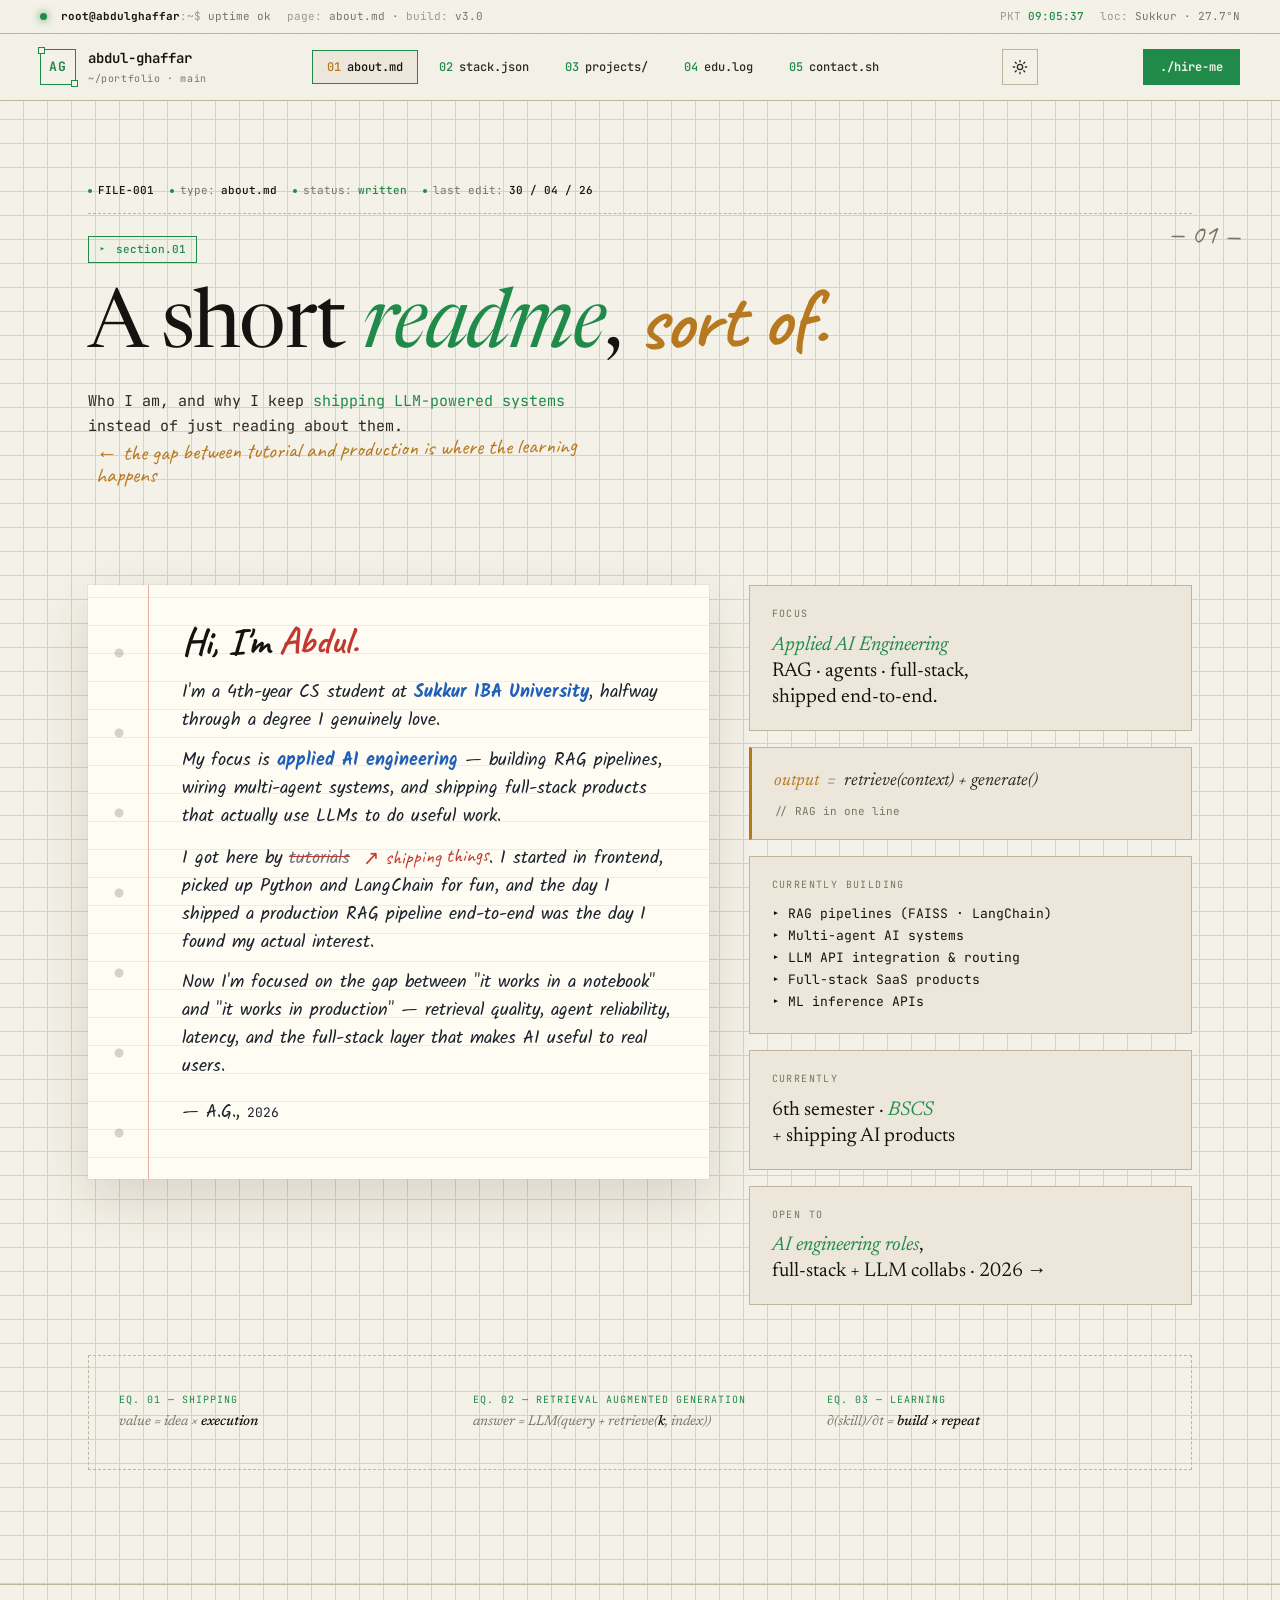
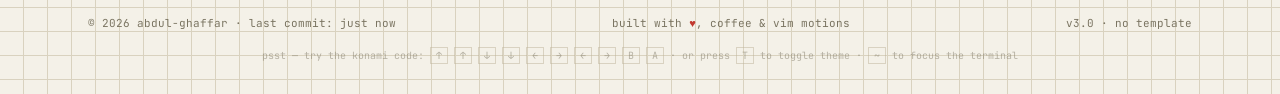
==== commit 6af2918e: "purge remaining security/threat-detection copy sitewide - script.js: update terminal boot sequence, " ====
--- a/about.html
+++ b/about.html
@@ -132,8 +132,8 @@
 
     <div class="equations reveal">
       <div>
-        <span class="eqlabel">Eq. 01 — security</span>
-        risk = P(attack) × <b>impact</b>
+        <span class="eqlabel">Eq. 01 — shipping</span>
+        value = idea × <b>execution</b>
       </div>
       <div>
         <span class="eqlabel">Eq. 02 — retrieval augmented generation</span>
